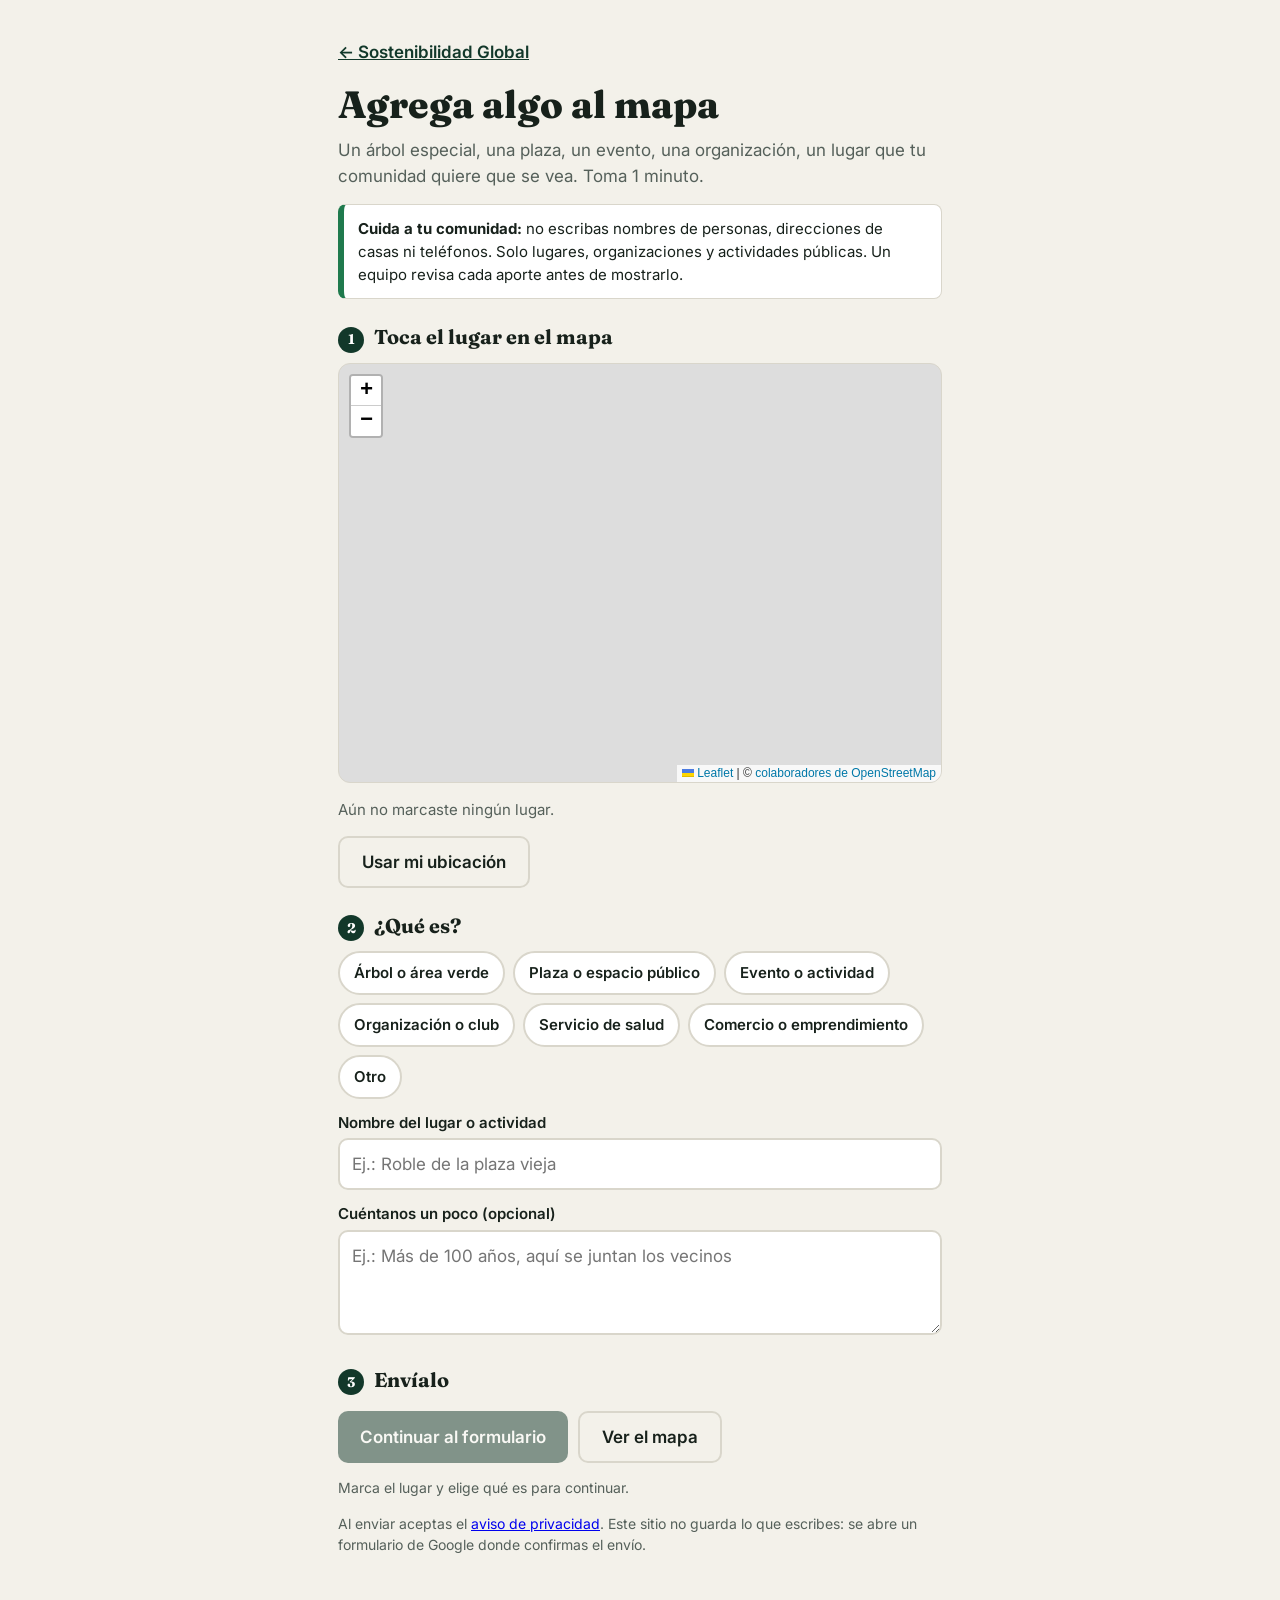
==== aporta/index.html @ 6986678b "version 23 v23" ====
<!doctype html>
<html lang="es">
<head>
<meta charset="utf-8">
<meta name="viewport" content="width=device-width, initial-scale=1, viewport-fit=cover">
<meta name="description" content="Agrega al mapa un árbol, una plaza, un evento o una organización de tu comunidad. Sostenibilidad Global.">
<title>Aporta al mapa · Sostenibilidad Global</title>
<link rel="stylesheet" href="../vendor/leaflet/leaflet.css">
<link rel="stylesheet" href="https://fonts.googleapis.com/css2?family=Fraunces:wght@600;800&family=Inter:wght@400;600&display=swap">
<style>
:root{--bg:#f3f1ea;--tx:#17211b;--mu:#55605a;--card:#fff;--ln:#d9d6cb;--g:#1f7a4d;--ink:#12382a;--on:#fff}
@media (prefers-color-scheme:dark){:root:not([data-theme="light"]){--bg:#0f1713;--tx:#eef1ec;--mu:#a3b0a8;--card:#18231d;--ln:#2c3a32;--g:#4cc58a;--ink:#4cc58a;--on:#0f1713}}
*{box-sizing:border-box}
body{margin:0;background:var(--bg);color:var(--tx);font:17px/1.55 Inter,system-ui,sans-serif;padding-top:env(safe-area-inset-top,0px);padding-bottom:env(safe-area-inset-bottom,0px)}
.w{max-width:640px;margin:0 auto;padding:22px 18px 50px}
h1,h2{font-family:Fraunces,Georgia,serif;line-height:1.15;margin:0 0 10px}
h1{font-size:clamp(28px,7vw,38px);font-weight:800}
h2{font-size:20px;margin-top:26px}
.brand{font-weight:600;color:var(--ink);margin-bottom:18px}.brand a{color:inherit}
.lead{color:var(--mu);margin:0 0 6px}
.paso{display:flex;gap:10px;align-items:baseline}.paso b{flex:none;background:var(--ink);color:var(--on);width:26px;height:26px;border-radius:50%;display:inline-flex;align-items:center;justify-content:center;font-size:14px}
#map{height:min(52vh,420px);border-radius:12px;border:1px solid var(--ln);margin:10px 0 8px;z-index:0}
.coord{font-size:15px;color:var(--mu);min-height:1.5em}
.tipos{display:flex;flex-wrap:wrap;gap:8px;margin:8px 0}
.tipos button{border:2px solid var(--ln);background:var(--card);color:var(--tx);border-radius:999px;padding:9px 14px;font:600 15px Inter,system-ui,sans-serif;min-height:44px;cursor:pointer}
.tipos button[aria-pressed="true"]{background:var(--ink);color:var(--on);border-color:var(--ink)}
label{display:block;font-weight:600;font-size:15px;margin-top:12px}
input[type=text],textarea{width:100%;font:inherit;padding:11px 12px;border:2px solid var(--ln);border-radius:10px;background:var(--card);color:var(--tx);margin-top:4px}
.btn{display:inline-block;background:var(--ink);color:var(--on);padding:14px 22px;border-radius:10px;font:600 17px Inter,system-ui,sans-serif;text-decoration:none;border:0;cursor:pointer;min-height:48px}
.btn.alt{background:transparent;color:var(--tx);border:2px solid var(--ln)}
.btn[disabled]{opacity:.5;cursor:not-allowed}
button:focus-visible,a:focus-visible,input:focus-visible,textarea:focus-visible{outline:3px solid var(--g);outline-offset:2px}
.nota{font-size:14px;color:var(--mu)}
.aviso{background:var(--card);border:1px solid var(--ln);border-left:6px solid var(--g);border-radius:8px;padding:12px 14px;margin:14px 0;font-size:15px}
.fila{display:flex;flex-wrap:wrap;gap:10px;margin-top:16px}
</style>
</head>
<body>
<div class="w">
  <p class="brand"><a href="../">← Sostenibilidad Global</a></p>
  <h1>Agrega algo al mapa</h1>
  <p class="lead">Un árbol especial, una plaza, un evento, una organización, un lugar que tu comunidad quiere que se vea. Toma 1 minuto.</p>

  <div class="aviso"><b>Cuida a tu comunidad:</b> no escribas nombres de personas, direcciones de casas ni teléfonos. Solo lugares, organizaciones y actividades públicas. Un equipo revisa cada aporte antes de mostrarlo.</div>

  <h2 class="paso"><b>1</b> Toca el lugar en el mapa</h2>
  <div id="map" role="application" aria-label="Mapa: toca para marcar el lugar"></div>
  <p class="coord" id="coord" role="status">Aún no marcaste ningún lugar.</p>
  <button class="btn alt" type="button" id="gps">Usar mi ubicación</button>

  <h2 class="paso"><b>2</b> ¿Qué es?</h2>
  <div class="tipos" id="tipos" role="group" aria-label="Tipo de aporte"></div>
  <label for="nombre">Nombre del lugar o actividad</label>
  <input type="text" id="nombre" maxlength="80" autocomplete="off" placeholder="Ej.: Roble de la plaza vieja">
  <label for="desc">Cuéntanos un poco (opcional)</label>
  <textarea id="desc" rows="3" maxlength="240" placeholder="Ej.: Más de 100 años, aquí se juntan los vecinos"></textarea>

  <h2 class="paso"><b>3</b> Envíalo</h2>
  <div class="fila"><button class="btn" type="button" id="enviar" disabled>Continuar al formulario</button><a class="btn alt" href="../" id="vermapa">Ver el mapa</a></div>
  <p class="nota" id="msg" role="status">Marca el lugar y elige qué es para continuar.</p>
  <p class="nota">Al enviar aceptas el <a href="../privacidad/">aviso de privacidad</a>. Este sitio no guarda lo que escribes: se abre un formulario de Google donde confirmas el envío.</p>
</div>
<script src="../vendor/leaflet/leaflet.js"></script>
<script>
(async () => {
  const TIPOS = ["Árbol o área verde", "Plaza o espacio público", "Evento o actividad", "Organización o club", "Servicio de salud", "Comercio o emprendimiento", "Otro"];
  const $ = (id) => document.getElementById(id);
  let cfg = {}; try { cfg = await (await fetch("../data/config.json", { cache: "no-cache" })).json(); } catch (e) {}
  const m = cfg.mapa || { centro: [-37.4697, -72.3537], teselas: { url: "https://tile.openstreetmap.org/{z}/{x}/{y}.png", atribucion: "© OpenStreetMap" } };
  const map = L.map("map", { zoomControl: true }).setView(m.centro, 12);
  L.tileLayer(m.teselas.url, { maxZoom: m.zoomMax || 19, attribution: m.teselas.atribucion, referrerPolicy: "origin" }).addTo(map);
  let mk = null, pos = null, tipo = "";
  const marcar = (ll, z) => { pos = [ll.lat, ll.lng]; if (mk) mk.setLatLng(ll); else mk = L.marker(ll).addTo(map); $("coord").textContent = "Lugar marcado: " + pos[0].toFixed(5) + ", " + pos[1].toFixed(5); if (z) map.setView(ll, 16); estado(); };
  map.on("click", (e) => marcar(e.latlng));
  $("gps").addEventListener("click", () => {
    if (!navigator.geolocation) { $("coord").textContent = "Tu navegador no permite usar la ubicación. Toca el mapa."; return; }
    $("coord").textContent = "Buscando tu ubicación…";
    navigator.geolocation.getCurrentPosition((p) => marcar({ lat: p.coords.latitude, lng: p.coords.longitude }, true), () => { $("coord").textContent = "No pudimos obtener tu ubicación. Toca el mapa."; }, { enableHighAccuracy: true, timeout: 12000 });
  });
  $("tipos").innerHTML = TIPOS.map((t) => `<button type="button" aria-pressed="false">${t}</button>`).join("");
  $("tipos").addEventListener("click", (e) => { const b = e.target.closest("button"); if (!b) return; tipo = b.textContent; [...$("tipos").children].forEach((x) => x.setAttribute("aria-pressed", String(x === b))); estado(); });
  $("nombre").addEventListener("input", estado);
  function estado() {
    const ok = !!pos && !!tipo && $("nombre").value.trim().length > 1;
    $("enviar").disabled = !ok;
    $("msg").textContent = ok ? "Listo. Se abrirá el formulario con tus datos; allí presionas «Enviar»." : "Marca el lugar, elige qué es y escribe un nombre para continuar.";
  }
  $("enviar").addEventListener("click", () => {
    const f = cfg.formularios || {}, base = /^https:\/\/docs\.google\.com\/forms\//i.test(f.aporte || "") ? f.aporte : "";
    if (!base) { $("msg").textContent = "El formulario aún no está activo. Copia estos datos: " + tipo + " · " + $("nombre").value.trim() + " · " + pos[0].toFixed(5) + ", " + pos[1].toFixed(5); return; }
    const c = f.aporteCampos || {}, q = new URLSearchParams({ usp: "pp_url" });
    const set = (k, v) => { if (c[k] && /^entry\.\d+$/.test(c[k])) q.set(c[k], v); };
    set("tipo", tipo); set("nombre", $("nombre").value.trim()); set("descripcion", $("desc").value.trim()); set("lat", pos[0].toFixed(6)); set("lng", pos[1].toFixed(6));
    window.open(base + (base.includes("?") ? "&" : "?") + q.toString(), "_blank", "noopener");
    $("msg").textContent = "Se abrió el formulario en otra pestaña. Revisa y presiona «Enviar». ¡Gracias por aportar!";
  });
  setTimeout(() => map.invalidateSize(), 300);
})();
</script>
</body>
</html>
---- vendor/leaflet/leaflet.css ----
/* required styles */

.leaflet-pane,
.leaflet-tile,
.leaflet-marker-icon,
.leaflet-marker-shadow,
.leaflet-tile-container,
.leaflet-pane > svg,
.leaflet-pane > canvas,
.leaflet-zoom-box,
.leaflet-image-layer,
.leaflet-layer {
	position: absolute;
	left: 0;
	top: 0;
	}
.leaflet-container {
	overflow: hidden;
	}
.leaflet-tile,
.leaflet-marker-icon,
.leaflet-marker-shadow {
	-webkit-user-select: none;
	   -moz-user-select: none;
	        user-select: none;
	  -webkit-user-drag: none;
	}
/* Prevents IE11 from highlighting tiles in blue */
.leaflet-tile::selection {
	background: transparent;
}
/* Safari renders non-retina tile on retina better with this, but Chrome is worse */
.leaflet-safari .leaflet-tile {
	image-rendering: -webkit-optimize-contrast;
	}
/* hack that prevents hw layers "stretching" when loading new tiles */
.leaflet-safari .leaflet-tile-container {
	width: 1600px;
	height: 1600px;
	-webkit-transform-origin: 0 0;
	}
.leaflet-marker-icon,
.leaflet-marker-shadow {
	display: block;
	}
/* .leaflet-container svg: reset svg max-width decleration shipped in Joomla! (joomla.org) 3.x */
/* .leaflet-container img: map is broken in FF if you have max-width: 100% on tiles */
.leaflet-container .leaflet-overlay-pane svg {
	max-width: none !important;
	max-height: none !important;
	}
.leaflet-container .leaflet-marker-pane img,
.leaflet-container .leaflet-shadow-pane img,
.leaflet-container .leaflet-tile-pane img,
.leaflet-container img.leaflet-image-layer,
.leaflet-container .leaflet-tile {
	max-width: none !important;
	max-height: none !important;
	width: auto;
	padding: 0;
	}

.leaflet-container img.leaflet-tile {
	/* See: https://bugs.chromium.org/p/chromium/issues/detail?id=600120 */
	mix-blend-mode: plus-lighter;
}

.leaflet-container.leaflet-touch-zoom {
	-ms-touch-action: pan-x pan-y;
	touch-action: pan-x pan-y;
	}
.leaflet-container.leaflet-touch-drag {
	-ms-touch-action: pinch-zoom;
	/* Fallback for FF which doesn't support pinch-zoom */
	touch-action: none;
	touch-action: pinch-zoom;
}
.leaflet-container.leaflet-touch-drag.leaflet-touch-zoom {
	-ms-touch-action: none;
	touch-action: none;
}
.leaflet-container {
	-webkit-tap-highlight-color: transparent;
}
.leaflet-container a {
	-webkit-tap-highlight-color: rgba(51, 181, 229, 0.4);
}
.leaflet-tile {
	filter: inherit;
	visibility: hidden;
	}
.leaflet-tile-loaded {
	visibility: inherit;
	}
.leaflet-zoom-box {
	width: 0;
	height: 0;
	-moz-box-sizing: border-box;
	     box-sizing: border-box;
	z-index: 800;
	}
/* workaround for https://bugzilla.mozilla.org/show_bug.cgi?id=888319 */
.leaflet-overlay-pane svg {
	-moz-user-select: none;
	}

.leaflet-pane         { z-index: 400; }

.leaflet-tile-pane    { z-index: 200; }
.leaflet-overlay-pane { z-index: 400; }
.leaflet-shadow-pane  { z-index: 500; }
.leaflet-marker-pane  { z-index: 600; }
.leaflet-tooltip-pane   { z-index: 650; }
.leaflet-popup-pane   { z-index: 700; }

.leaflet-map-pane canvas { z-index: 100; }
.leaflet-map-pane svg    { z-index: 200; }

.leaflet-vml-shape {
	width: 1px;
	height: 1px;
	}
.lvml {
	behavior: url(#default#VML);
	display: inline-block;
	position: absolute;
	}


/* control positioning */

.leaflet-control {
	position: relative;
	z-index: 800;
	pointer-events: visiblePainted; /* IE 9-10 doesn't have auto */
	pointer-events: auto;
	}
.leaflet-top,
.leaflet-bottom {
	position: absolute;
	z-index: 1000;
	pointer-events: none;
	}
.leaflet-top {
	top: 0;
	}
.leaflet-right {
	right: 0;
	}
.leaflet-bottom {
	bottom: 0;
	}
.leaflet-left {
	left: 0;
	}
.leaflet-control {
	float: left;
	clear: both;
	}
.leaflet-right .leaflet-control {
	float: right;
	}
.leaflet-top .leaflet-control {
	margin-top: 10px;
	}
.leaflet-bottom .leaflet-control {
	margin-bottom: 10px;
	}
.leaflet-left .leaflet-control {
	margin-left: 10px;
	}
.leaflet-right .leaflet-control {
	margin-right: 10px;
	}


/* zoom and fade animations */

.leaflet-fade-anim .leaflet-popup {
	opacity: 0;
	-webkit-transition: opacity 0.2s linear;
	   -moz-transition: opacity 0.2s linear;
	        transition: opacity 0.2s linear;
	}
.leaflet-fade-anim .leaflet-map-pane .leaflet-popup {
	opacity: 1;
	}
.leaflet-zoom-animated {
	-webkit-transform-origin: 0 0;
	    -ms-transform-origin: 0 0;
	        transform-origin: 0 0;
	}
svg.leaflet-zoom-animated {
	will-change: transform;
}

.leaflet-zoom-anim .leaflet-zoom-animated {
	-webkit-transition: -webkit-transform 0.25s cubic-bezier(0,0,0.25,1);
	   -moz-transition:    -moz-transform 0.25s cubic-bezier(0,0,0.25,1);
	        transition:         transform 0.25s cubic-bezier(0,0,0.25,1);
	}
.leaflet-zoom-anim .leaflet-tile,
.leaflet-pan-anim .leaflet-tile {
	-webkit-transition: none;
	   -moz-transition: none;
	        transition: none;
	}

.leaflet-zoom-anim .leaflet-zoom-hide {
	visibility: hidden;
	}


/* cursors */

.leaflet-interactive {
	cursor: pointer;
	}
.leaflet-grab {
	cursor: -webkit-grab;
	cursor:    -moz-grab;
	cursor:         grab;
	}
.leaflet-crosshair,
.leaflet-crosshair .leaflet-interactive {
	cursor: crosshair;
	}
.leaflet-popup-pane,
.leaflet-control {
	cursor: auto;
	}
.leaflet-dragging .leaflet-grab,
.leaflet-dragging .leaflet-grab .leaflet-interactive,
.leaflet-dragging .leaflet-marker-draggable {
	cursor: move;
	cursor: -webkit-grabbing;
	cursor:    -moz-grabbing;
	cursor:         grabbing;
	}

/* marker & overlays interactivity */
.leaflet-marker-icon,
.leaflet-marker-shadow,
.leaflet-image-layer,
.leaflet-pane > svg path,
.leaflet-tile-container {
	pointer-events: none;
	}

.leaflet-marker-icon.leaflet-interactive,
.leaflet-image-layer.leaflet-interactive,
.leaflet-pane > svg path.leaflet-interactive,
svg.leaflet-image-layer.leaflet-interactive path {
	pointer-events: visiblePainted; /* IE 9-10 doesn't have auto */
	pointer-events: auto;
	}

/* visual tweaks */

.leaflet-container {
	background: #ddd;
	outline-offset: 1px;
	}
.leaflet-container a {
	color: #0078A8;
	}
.leaflet-zoom-box {
	border: 2px dotted #38f;
	background: rgba(255,255,255,0.5);
	}


/* general typography */
.leaflet-container {
	font-family: "Helvetica Neue", Arial, Helvetica, sans-serif;
	font-size: 12px;
	font-size: 0.75rem;
	line-height: 1.5;
	}


/* general toolbar styles */

.leaflet-bar {
	box-shadow: 0 1px 5px rgba(0,0,0,0.65);
	border-radius: 4px;
	}
.leaflet-bar a {
	background-color: #fff;
	border-bottom: 1px solid #ccc;
	width: 26px;
	height: 26px;
	line-height: 26px;
	display: block;
	text-align: center;
	text-decoration: none;
	color: black;
	}
.leaflet-bar a,
.leaflet-control-layers-toggle {
	background-position: 50% 50%;
	background-repeat: no-repeat;
	display: block;
	}
.leaflet-bar a:hover,
.leaflet-bar a:focus {
	background-color: #f4f4f4;
	}
.leaflet-bar a:first-child {
	border-top-left-radius: 4px;
	border-top-right-radius: 4px;
	}
.leaflet-bar a:last-child {
	border-bottom-left-radius: 4px;
	border-bottom-right-radius: 4px;
	border-bottom: none;
	}
.leaflet-bar a.leaflet-disabled {
	cursor: default;
	background-color: #f4f4f4;
	color: #bbb;
	}

.leaflet-touch .leaflet-bar a {
	width: 30px;
	height: 30px;
	line-height: 30px;
	}
.leaflet-touch .leaflet-bar a:first-child {
	border-top-left-radius: 2px;
	border-top-right-radius: 2px;
	}
.leaflet-touch .leaflet-bar a:last-child {
	border-bottom-left-radius: 2px;
	border-bottom-right-radius: 2px;
	}

/* zoom control */

.leaflet-control-zoom-in,
.leaflet-control-zoom-out {
	font: bold 18px 'Lucida Console', Monaco, monospace;
	text-indent: 1px;
	}

.leaflet-touch .leaflet-control-zoom-in, .leaflet-touch .leaflet-control-zoom-out  {
	font-size: 22px;
	}


/* layers control */

.leaflet-control-layers {
	box-shadow: 0 1px 5px rgba(0,0,0,0.4);
	background: #fff;
	border-radius: 5px;
	}
.leaflet-control-layers-toggle {
	background-image: url(images/layers.png);
	width: 36px;
	height: 36px;
	}
.leaflet-retina .leaflet-control-layers-toggle {
	background-image: url(images/layers-2x.png);
	background-size: 26px 26px;
	}
.leaflet-touch .leaflet-control-layers-toggle {
	width: 44px;
	height: 44px;
	}
.leaflet-control-layers .leaflet-control-layers-list,
.leaflet-control-layers-expanded .leaflet-control-layers-toggle {
	display: none;
	}
.leaflet-control-layers-expanded .leaflet-control-layers-list {
	display: block;
	position: relative;
	}
.leaflet-control-layers-expanded {
	padding: 6px 10px 6px 6px;
	color: #333;
	background: #fff;
	}
.leaflet-control-layers-scrollbar {
	overflow-y: scroll;
	overflow-x: hidden;
	padding-right: 5px;
	}
.leaflet-control-layers-selector {
	margin-top: 2px;
	position: relative;
	top: 1px;
	}
.leaflet-control-layers label {
	display: block;
	font-size: 13px;
	font-size: 1.08333em;
	}
.leaflet-control-layers-separator {
	height: 0;
	border-top: 1px solid #ddd;
	margin: 5px -10px 5px -6px;
	}

/* Default icon URLs */
.leaflet-default-icon-path { /* used only in path-guessing heuristic, see L.Icon.Default */
	background-image: url(images/marker-icon.png);
	}


/* attribution and scale controls */

.leaflet-container .leaflet-control-attribution {
	background: #fff;
	background: rgba(255, 255, 255, 0.8);
	margin: 0;
	}
.leaflet-control-attribution,
.leaflet-control-scale-line {
	padding: 0 5px;
	color: #333;
	line-height: 1.4;
	}
.leaflet-control-attribution a {
	text-decoration: none;
	}
.leaflet-control-attribution a:hover,
.leaflet-control-attribution a:focus {
	text-decoration: underline;
	}
.leaflet-attribution-flag {
	display: inline !important;
	vertical-align: baseline !important;
	width: 1em;
	height: 0.6669em;
	}
.leaflet-left .leaflet-control-scale {
	margin-left: 5px;
	}
.leaflet-bottom .leaflet-control-scale {
	margin-bottom: 5px;
	}
.leaflet-control-scale-line {
	border: 2px solid #777;
	border-top: none;
	line-height: 1.1;
	padding: 2px 5px 1px;
	white-space: nowrap;
	-moz-box-sizing: border-box;
	     box-sizing: border-box;
	background: rgba(255, 255, 255, 0.8);
	text-shadow: 1px 1px #fff;
	}
.leaflet-control-scale-line:not(:first-child) {
	border-top: 2px solid #777;
	border-bottom: none;
	margin-top: -2px;
	}
.leaflet-control-scale-line:not(:first-child):not(:last-child) {
	border-bottom: 2px solid #777;
	}

.leaflet-touch .leaflet-control-attribution,
.leaflet-touch .leaflet-control-layers,
.leaflet-touch .leaflet-bar {
	box-shadow: none;
	}
.leaflet-touch .leaflet-control-layers,
.leaflet-touch .leaflet-bar {
	border: 2px solid rgba(0,0,0,0.2);
	background-clip: padding-box;
	}


/* popup */

.leaflet-popup {
	position: absolute;
	text-align: center;
	margin-bottom: 20px;
	}
.leaflet-popup-content-wrapper {
	padding: 1px;
	text-align: left;
	border-radius: 12px;
	}
.leaflet-popup-content {
	margin: 13px 24px 13px 20px;
	line-height: 1.3;
	font-size: 13px;
	font-size: 1.08333em;
	min-height: 1px;
	}
.leaflet-popup-content p {
	margin: 17px 0;
	margin: 1.3em 0;
	}
.leaflet-popup-tip-container {
	width: 40px;
	height: 20px;
	position: absolute;
	left: 50%;
	margin-top: -1px;
	margin-left: -20px;
	overflow: hidden;
	pointer-events: none;
	}
.leaflet-popup-tip {
	width: 17px;
	height: 17px;
	padding: 1px;

	margin: -10px auto 0;
	pointer-events: auto;

	-webkit-transform: rotate(45deg);
	   -moz-transform: rotate(45deg);
	    -ms-transform: rotate(45deg);
	        transform: rotate(45deg);
	}
.leaflet-popup-content-wrapper,
.leaflet-popup-tip {
	background: white;
	color: #333;
	box-shadow: 0 3px 14px rgba(0,0,0,0.4);
	}
.leaflet-container a.leaflet-popup-close-button {
	position: absolute;
	top: 0;
	right: 0;
	border: none;
	text-align: center;
	width: 24px;
	height: 24px;
	font: 16px/24px Tahoma, Verdana, sans-serif;
	color: #757575;
	text-decoration: none;
	background: transparent;
	}
.leaflet-container a.leaflet-popup-close-button:hover,
.leaflet-container a.leaflet-popup-close-button:focus {
	color: #585858;
	}
.leaflet-popup-scrolled {
	overflow: auto;
	}

.leaflet-oldie .leaflet-popup-content-wrapper {
	-ms-zoom: 1;
	}
.leaflet-oldie .leaflet-popup-tip {
	width: 24px;
	margin: 0 auto;

	-ms-filter: "progid:DXImageTransform.Microsoft.Matrix(M11=0.70710678, M12=0.70710678, M21=-0.70710678, M22=0.70710678)";
	filter: progid:DXImageTransform.Microsoft.Matrix(M11=0.70710678, M12=0.70710678, M21=-0.70710678, M22=0.70710678);
	}

.leaflet-oldie .leaflet-control-zoom,
.leaflet-oldie .leaflet-control-layers,
.leaflet-oldie .leaflet-popup-content-wrapper,
.leaflet-oldie .leaflet-popup-tip {
	border: 1px solid #999;
	}


/* div icon */

.leaflet-div-icon {
	background: #fff;
	border: 1px solid #666;
	}


/* Tooltip */
/* Base styles for the element that has a tooltip */
.leaflet-tooltip {
	position: absolute;
	padding: 6px;
	background-color: #fff;
	border: 1px solid #fff;
	border-radius: 3px;
	color: #222;
	white-space: nowrap;
	-webkit-user-select: none;
	-moz-user-select: none;
	-ms-user-select: none;
	user-select: none;
	pointer-events: none;
	box-shadow: 0 1px 3px rgba(0,0,0,0.4);
	}
.leaflet-tooltip.leaflet-interactive {
	cursor: pointer;
	pointer-events: auto;
	}
.leaflet-tooltip-top:before,
.leaflet-tooltip-bottom:before,
.leaflet-tooltip-left:before,
.leaflet-tooltip-right:before {
	position: absolute;
	pointer-events: none;
	border: 6px solid transparent;
	background: transparent;
	content: "";
	}

/* Directions */

.leaflet-tooltip-bottom {
	margin-top: 6px;
}
.leaflet-tooltip-top {
	margin-top: -6px;
}
.leaflet-tooltip-bottom:before,
.leaflet-tooltip-top:before {
	left: 50%;
	margin-left: -6px;
	}
.leaflet-tooltip-top:before {
	bottom: 0;
	margin-bottom: -12px;
	border-top-color: #fff;
	}
.leaflet-tooltip-bottom:before {
	top: 0;
	margin-top: -12px;
	margin-left: -6px;
	border-bottom-color: #fff;
	}
.leaflet-tooltip-left {
	margin-left: -6px;
}
.leaflet-tooltip-right {
	margin-left: 6px;
}
.leaflet-tooltip-left:before,
.leaflet-tooltip-right:before {
	top: 50%;
	margin-top: -6px;
	}
.leaflet-tooltip-left:before {
	right: 0;
	margin-right: -12px;
	border-left-color: #fff;
	}
.leaflet-tooltip-right:before {
	left: 0;
	margin-left: -12px;
	border-right-color: #fff;
	}

/* Printing */

@media print {
	/* Prevent printers from removing background-images of controls. */
	.leaflet-control {
		-webkit-print-color-adjust: exact;
		print-color-adjust: exact;
		}
	}
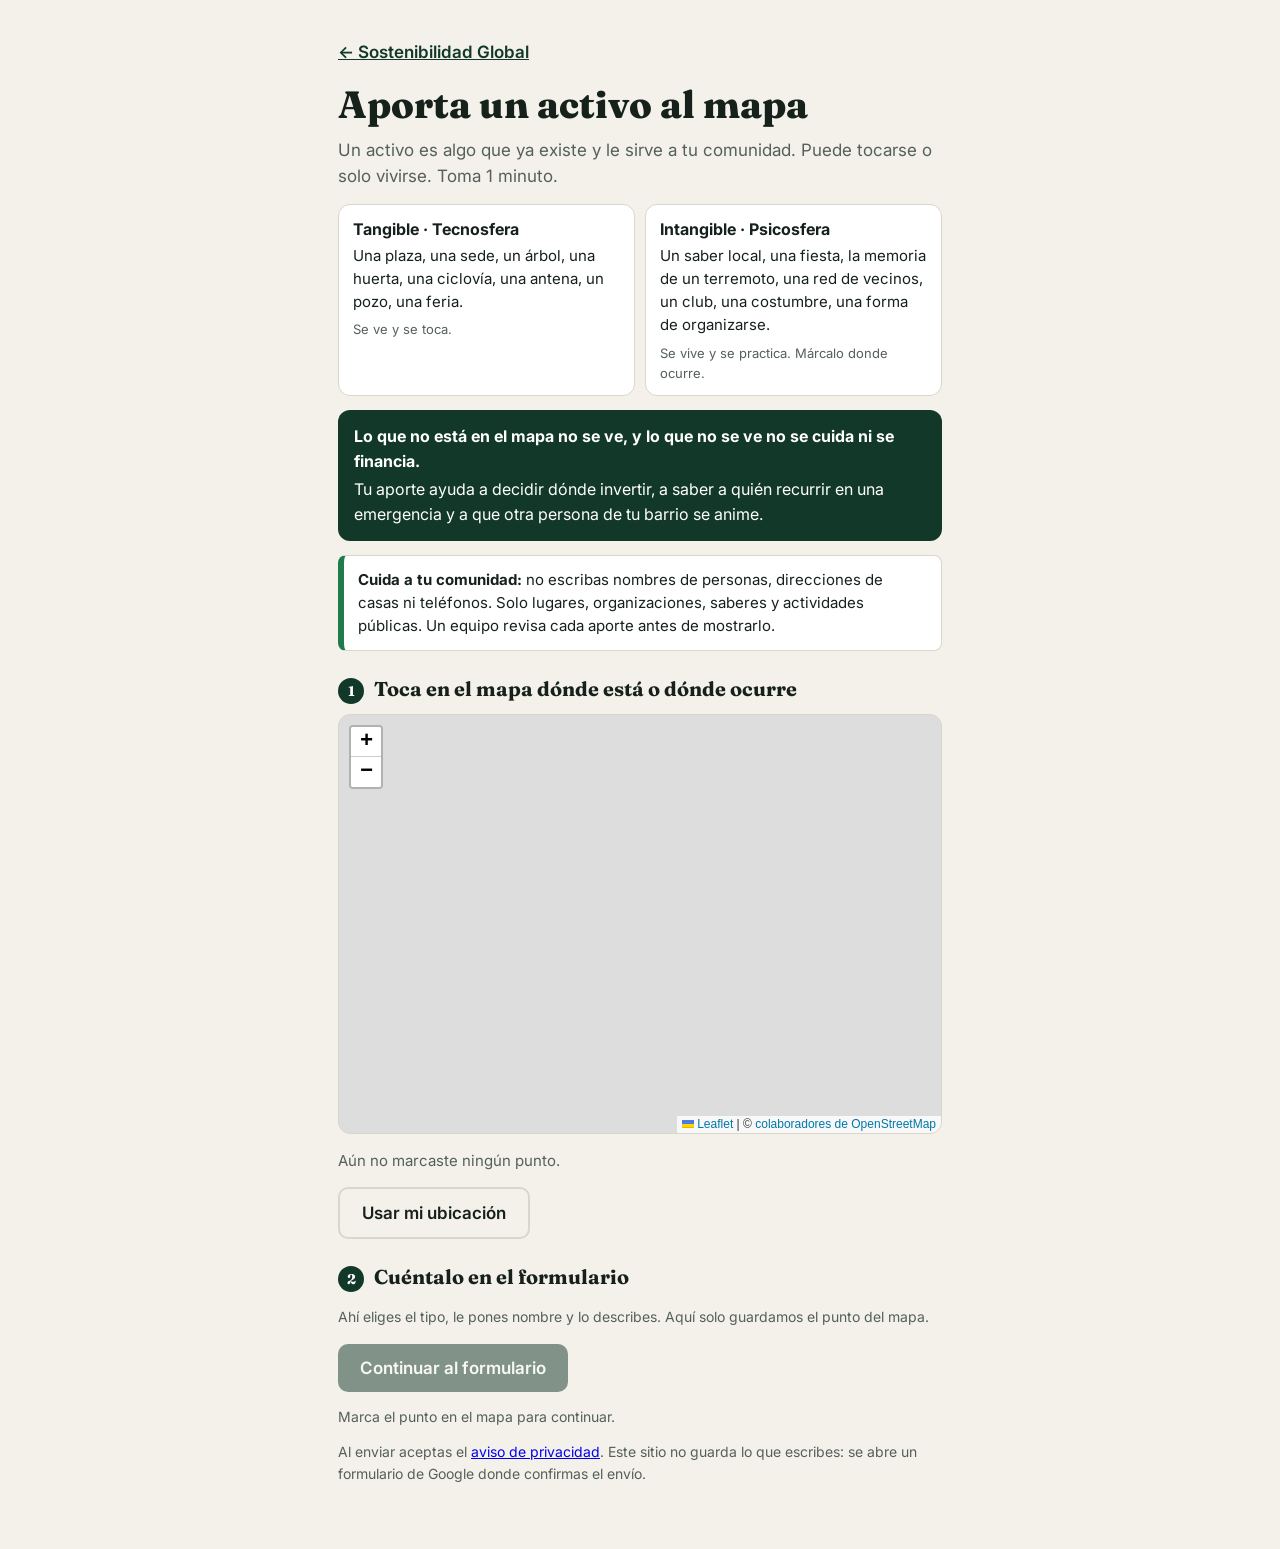
==== commit 836c350d: "v26 v26" ====
--- a/aporta/index.html
+++ b/aporta/index.html
@@ -3,8 +3,8 @@
 <head>
 <meta charset="utf-8">
 <meta name="viewport" content="width=device-width, initial-scale=1, viewport-fit=cover">
-<meta name="description" content="Agrega al mapa un árbol, una plaza, un evento o una organización de tu comunidad. Sostenibilidad Global.">
-<title>Aporta al mapa · Sostenibilidad Global</title>
+<meta name="description" content="Aporta al mapa lo que tu comunidad tiene: lo tangible (tecnosfera) y lo intangible (psicosfera). Sostenibilidad Global.">
+<title>Aporta un activo al mapa · Sostenibilidad Global</title>
 <link rel="stylesheet" href="../vendor/leaflet/leaflet.css">
 <link rel="stylesheet" href="https://fonts.googleapis.com/css2?family=Fraunces:wght@600;800&family=Inter:wght@400;600&display=swap">
 <style>
@@ -33,67 +33,108 @@
 .nota{font-size:14px;color:var(--mu)}
 .aviso{background:var(--card);border:1px solid var(--ln);border-left:6px solid var(--g);border-radius:8px;padding:12px 14px;margin:14px 0;font-size:15px}
 .fila{display:flex;flex-wrap:wrap;gap:10px;margin-top:16px}
+.dos{display:grid;grid-template-columns:1fr 1fr;gap:10px;margin:14px 0}
+@media(max-width:560px){.dos{grid-template-columns:1fr}}
+.dos .c{background:var(--card);border:1px solid var(--ln);border-radius:12px;padding:12px 14px;font-size:15px}
+.dos .c b{display:block;font-size:16px;margin-bottom:2px}
+.dos .c small{display:block;color:var(--mu);font-size:13px;margin-top:6px}
+.por{background:var(--ink);color:var(--on);border-radius:12px;padding:14px 16px;margin:14px 0;font-size:16px}
+.por b{display:block;margin-bottom:4px}
+.cc{font-family:ui-monospace,Menlo,monospace;font-size:15px}
+.cp{display:flex;flex-wrap:wrap;align-items:center;justify-content:space-between;gap:8px;background:var(--card);border:1px solid var(--ln);border-radius:10px;padding:8px 12px;margin:6px 0}
+.cp button{min-height:40px;padding:8px 14px;font-size:15px}
 </style>
 </head>
 <body>
 <div class="w">
   <p class="brand"><a href="../">← Sostenibilidad Global</a></p>
-  <h1>Agrega algo al mapa</h1>
-  <p class="lead">Un árbol especial, una plaza, un evento, una organización, un lugar que tu comunidad quiere que se vea. Toma 1 minuto.</p>
+  <h1>Aporta un activo al mapa</h1>
+  <p class="lead">Un activo es algo que ya existe y le sirve a tu comunidad. Puede tocarse o solo vivirse. Toma 1 minuto.</p>
 
-  <div class="aviso"><b>Cuida a tu comunidad:</b> no escribas nombres de personas, direcciones de casas ni teléfonos. Solo lugares, organizaciones y actividades públicas. Un equipo revisa cada aporte antes de mostrarlo.</div>
+  <div class="dos">
+    <div class="c"><b>Tangible · Tecnosfera</b>Una plaza, una sede, un árbol, una huerta, una ciclovía, una antena, un pozo, una feria.<small>Se ve y se toca.</small></div>
+    <div class="c"><b>Intangible · Psicosfera</b>Un saber local, una fiesta, la memoria de un terremoto, una red de vecinos, un club, una costumbre, una forma de organizarse.<small>Se vive y se practica. Márcalo donde ocurre.</small></div>
+  </div>
+  <div class="por"><b>Lo que no está en el mapa no se ve, y lo que no se ve no se cuida ni se financia.</b>Tu aporte ayuda a decidir dónde invertir, a saber a quién recurrir en una emergencia y a que otra persona de tu barrio se anime. <span id="prueba" hidden></span></div>
 
-  <h2 class="paso"><b>1</b> Toca el lugar en el mapa</h2>
+  <div class="aviso"><b>Cuida a tu comunidad:</b> no escribas nombres de personas, direcciones de casas ni teléfonos. Solo lugares, organizaciones, saberes y actividades públicas. Un equipo revisa cada aporte antes de mostrarlo.</div>
+
+  <h2 class="paso"><b>1</b> Toca en el mapa dónde está o dónde ocurre</h2>
   <div id="map" role="application" aria-label="Mapa: toca para marcar el lugar"></div>
-  <p class="coord" id="coord" role="status">Aún no marcaste ningún lugar.</p>
+  <p class="coord" id="coord" role="status">Aún no marcaste ningún punto.</p>
+  <div id="copia" hidden>
+    <div class="cp"><span>Latitud: <b class="cc" id="vlat"></b></span><button type="button" class="btn alt" id="copiarLat">Copiar latitud</button></div>
+    <div class="cp"><span>Longitud: <b class="cc" id="vlng"></b></span><button type="button" class="btn alt" id="copiarLng">Copiar longitud</button></div>
+    <p class="nota">Si el formulario no trae el punto, copia cada dato por separado y pégalo en su campo (Latitud y Longitud).</p>
+  </div>
   <button class="btn alt" type="button" id="gps">Usar mi ubicación</button>
 
-  <h2 class="paso"><b>2</b> ¿Qué es?</h2>
-  <div class="tipos" id="tipos" role="group" aria-label="Tipo de aporte"></div>
-  <label for="nombre">Nombre del lugar o actividad</label>
-  <input type="text" id="nombre" maxlength="80" autocomplete="off" placeholder="Ej.: Roble de la plaza vieja">
-  <label for="desc">Cuéntanos un poco (opcional)</label>
-  <textarea id="desc" rows="3" maxlength="240" placeholder="Ej.: Más de 100 años, aquí se juntan los vecinos"></textarea>
-
-  <h2 class="paso"><b>3</b> Envíalo</h2>
-  <div class="fila"><button class="btn" type="button" id="enviar" disabled>Continuar al formulario</button><a class="btn alt" href="../" id="vermapa">Ver el mapa</a></div>
-  <p class="nota" id="msg" role="status">Marca el lugar y elige qué es para continuar.</p>
+  <h2 class="paso"><b>2</b> Cuéntalo en el formulario</h2>
+  <p class="nota">Ahí eliges el tipo, le pones nombre y lo describes. Aquí solo guardamos el punto del mapa.</p>
+  <div class="fila"><button class="btn" type="button" id="enviar" disabled>Continuar al formulario</button></div>
+  <p class="nota" id="msg" role="status">Marca el punto en el mapa para continuar.</p>
+  <section id="gracias" class="aviso" hidden aria-live="polite">
+    <h2 style="margin-top:0">¡Gracias por aportar!</h2>
+    <p>Confirma el envío en la pestaña del formulario. Un equipo lo revisa y, cuando se apruebe, aparecerá en el mapa. <b>Lo mejor que puedes hacer ahora:</b></p>
+    <div class="fila">
+      <button class="btn" type="button" id="invitar">Invita a 3 personas</button>
+      <a class="btn alt" id="unirse" href="#" target="_blank" rel="noopener" hidden>Únete a la Comunidad</a>
+      <button class="btn alt" type="button" id="otro">Aporta otro activo</button>
+    </div>
+    <p class="nota" style="margin-top:12px"><b>¿Lideras un grupo, club u organización?</b> Invítalo completo: <button type="button" class="btn alt" id="invlid" style="min-height:40px;padding:8px 14px;font-size:15px">Invitar a mi grupo</button></p>
+    <p class="nota">¿Quieres contarlo con tu voz? Envía una nota de voz de 2 a 3 minutos a la Comunidad (sin consejos médicos ni datos de terceras personas).</p>
+    <p class="nota">¿Es tu negocio u organización? <a href="../#empresas">Aparece también en el directorio</a>.</p>
+  </section>
   <p class="nota">Al enviar aceptas el <a href="../privacidad/">aviso de privacidad</a>. Este sitio no guarda lo que escribes: se abre un formulario de Google donde confirmas el envío.</p>
 </div>
 <script src="../vendor/leaflet/leaflet.js"></script>
+<script src="../assets/js/comun.js"></script>
+<script src="../assets/js/red.js"></script>
+<script src="../assets/js/contador.js" data-config="../data/config.json" defer></script>
 <script>
 (async () => {
-  const TIPOS = ["Árbol o área verde", "Plaza o espacio público", "Evento o actividad", "Organización o club", "Servicio de salud", "Comercio o emprendimiento", "Otro"];
   const $ = (id) => document.getElementById(id);
   let cfg = {}; try { cfg = await (await fetch("../data/config.json", { cache: "no-cache" })).json(); } catch (e) {}
   const m = cfg.mapa || { centro: [-37.4697, -72.3537], teselas: { url: "https://tile.openstreetmap.org/{z}/{x}/{y}.png", atribucion: "© OpenStreetMap" } };
   const map = L.map("map", { zoomControl: true }).setView(m.centro, 12);
   L.tileLayer(m.teselas.url, { maxZoom: m.zoomMax || 19, attribution: m.teselas.atribucion, referrerPolicy: "origin" }).addTo(map);
-  let mk = null, pos = null, tipo = "";
-  const marcar = (ll, z) => { pos = [ll.lat, ll.lng]; if (mk) mk.setLatLng(ll); else mk = L.marker(ll).addTo(map); $("coord").textContent = "Lugar marcado: " + pos[0].toFixed(5) + ", " + pos[1].toFixed(5); if (z) map.setView(ll, 16); estado(); };
+  let mk = null, pos = null;
+  const marcar = (ll, z) => { pos = [ll.lat, ll.lng]; if (mk) mk.setLatLng(ll); else mk = L.marker(ll).addTo(map); $("coord").textContent = "Punto marcado en el mapa."; $("vlat").textContent = pos[0].toFixed(6); $("vlng").textContent = pos[1].toFixed(6); $("copia").hidden = false; $("copiarLat").textContent = "Copiar latitud"; $("copiarLng").textContent = "Copiar longitud"; if (z) map.setView(ll, 16); $("enviar").disabled = false; $("msg").textContent = "Listo. Se abrirá el formulario; allí lo describes y presionas «Enviar»."; };
   map.on("click", (e) => marcar(e.latlng));
   $("gps").addEventListener("click", () => {
     if (!navigator.geolocation) { $("coord").textContent = "Tu navegador no permite usar la ubicación. Toca el mapa."; return; }
     $("coord").textContent = "Buscando tu ubicación…";
     navigator.geolocation.getCurrentPosition((p) => marcar({ lat: p.coords.latitude, lng: p.coords.longitude }, true), () => { $("coord").textContent = "No pudimos obtener tu ubicación. Toca el mapa."; }, { enableHighAccuracy: true, timeout: 12000 });
   });
-  $("tipos").innerHTML = TIPOS.map((t) => `<button type="button" aria-pressed="false">${t}</button>`).join("");
-  $("tipos").addEventListener("click", (e) => { const b = e.target.closest("button"); if (!b) return; tipo = b.textContent; [...$("tipos").children].forEach((x) => x.setAttribute("aria-pressed", String(x === b))); estado(); });
-  $("nombre").addEventListener("input", estado);
-  function estado() {
-    const ok = !!pos && !!tipo && $("nombre").value.trim().length > 1;
-    $("enviar").disabled = !ok;
-    $("msg").textContent = ok ? "Listo. Se abrirá el formulario con tus datos; allí presionas «Enviar»." : "Marca el lugar, elige qué es y escribe un nombre para continuar.";
-  }
+  const R = window.SG_RED, org = R.origen();
+  SG.track("aporta/visita/" + (org || "directo"));
   $("enviar").addEventListener("click", () => {
-    const f = cfg.formularios || {}, base = /^https:\/\/docs\.google\.com\/forms\//i.test(f.aporte || "") ? f.aporte : "";
-    if (!base) { $("msg").textContent = "El formulario aún no está activo. Copia estos datos: " + tipo + " · " + $("nombre").value.trim() + " · " + pos[0].toFixed(5) + ", " + pos[1].toFixed(5); return; }
-    const c = f.aporteCampos || {}, q = new URLSearchParams({ usp: "pp_url" });
-    const set = (k, v) => { if (c[k] && /^entry\.\d+$/.test(c[k])) q.set(c[k], v); };
-    set("tipo", tipo); set("nombre", $("nombre").value.trim()); set("descripcion", $("desc").value.trim()); set("lat", pos[0].toFixed(6)); set("lng", pos[1].toFixed(6));
-    window.open(base + (base.includes("?") ? "&" : "?") + q.toString(), "_blank", "noopener");
-    $("msg").textContent = "Se abrió el formulario en otra pestaña. Revisa y presiona «Enviar». ¡Gracias por aportar!";
+    const lat = pos[0].toFixed(6), lng = pos[1].toFixed(6);
+    const url = R.formUrl(cfg, { lat, lng, origen: org || "directo" });
+    if (!url) { $("msg").textContent = "El formulario aún no está activo. Guarda estas coordenadas: latitud " + lat + " y longitud " + lng + "."; return; }
+    window.open(url, "_blank", "noopener"); SG.track("aporta/envio/" + (org || "directo"));
+    $("msg").textContent = "Se abrió el formulario en otra pestaña. Descríbelo y presiona «Enviar».";
+    $("gracias").hidden = false; $("gracias").scrollIntoView({ behavior: "smooth", block: "center" });
   });
+  const copiar = (texto, btn, etiqueta) => {
+    const listo = () => { btn.textContent = "Copiada ✓"; setTimeout(() => { btn.textContent = etiqueta; }, 2500); };
+    const respaldo = () => { const ta = document.createElement("textarea"); ta.value = texto; ta.style.position = "fixed"; ta.style.opacity = "0"; document.body.appendChild(ta); ta.select(); try { document.execCommand("copy"); listo(); } catch (e) { btn.textContent = "Selecciónala y cópiala"; } ta.remove(); };
+    if (navigator.clipboard && window.isSecureContext) navigator.clipboard.writeText(texto).then(listo, respaldo); else respaldo();
+    SG.track("aporta/copiar-" + (etiqueta.indexOf("lat") > -1 ? "lat" : "lng"));
+  };
+  $("copiarLat").addEventListener("click", () => copiar($("vlat").textContent, $("copiarLat"), "Copiar latitud"));
+  $("copiarLng").addEventListener("click", () => copiar($("vlng").textContent, $("copiarLng"), "Copiar longitud"));
+  const com = R.comunidadUrl(cfg); if (com) { $("unirse").href = com; $("unirse").hidden = false; $("unirse").dataset.ev = "comunidad/aporta"; }
+  const base = R.sitioBase(cfg) ? R.sitioBase(cfg) + "aporta/" : new URL("./", location.href).href;
+  $("invitar").addEventListener("click", () => { SG.track("aporta/invitar"); R.compartir("Suma al mapa lo que tu comunidad tiene, tangible o intangible: una plaza, un saber, una red de vecinos. Toma 1 minuto:", base + "?o=inv"); });
+  $("invlid").addEventListener("click", () => { SG.track("aporta/invitar-lider"); R.compartir("Sumemos a nuestro grupo al mapa comunitario: lo que tenemos, tangible o intangible. Toma 1 minuto:", base + "?o=inv-lider"); });
+  $("otro").addEventListener("click", () => { $("gracias").hidden = true; $("enviar").disabled = true; $("copia").hidden = true; $("coord").textContent = "Aún no marcaste ningún punto."; $("msg").textContent = "Marca el punto en el mapa para continuar."; window.scrollTo({ top: 0, behavior: "smooth" }); });
+  /* aportes que ya existen: prueba social y evita repetidos */
+  R.cargar(cfg, { demo: /[?&]demo=1/.test(location.search) }).then((it) => {
+    const v = it.filter((a) => a.visible); if (!v.length) return;
+    v.forEach((a) => L.circleMarker([a.lat, a.lng], { radius: 7, color: "#fff", weight: 2, fillColor: R.TIPOS[a.tipo][1], fillOpacity: .95 }).bindTooltip(a.nombre).addTo(map));
+    $("prueba").textContent = "Ya hay " + v.length + (v.length === 1 ? " aporte" : " aportes") + " en el mapa: el tuyo suma."; $("prueba").hidden = false;
+  }).catch(() => {});
   setTimeout(() => map.invalidateSize(), 300);
 })();
 </script>
